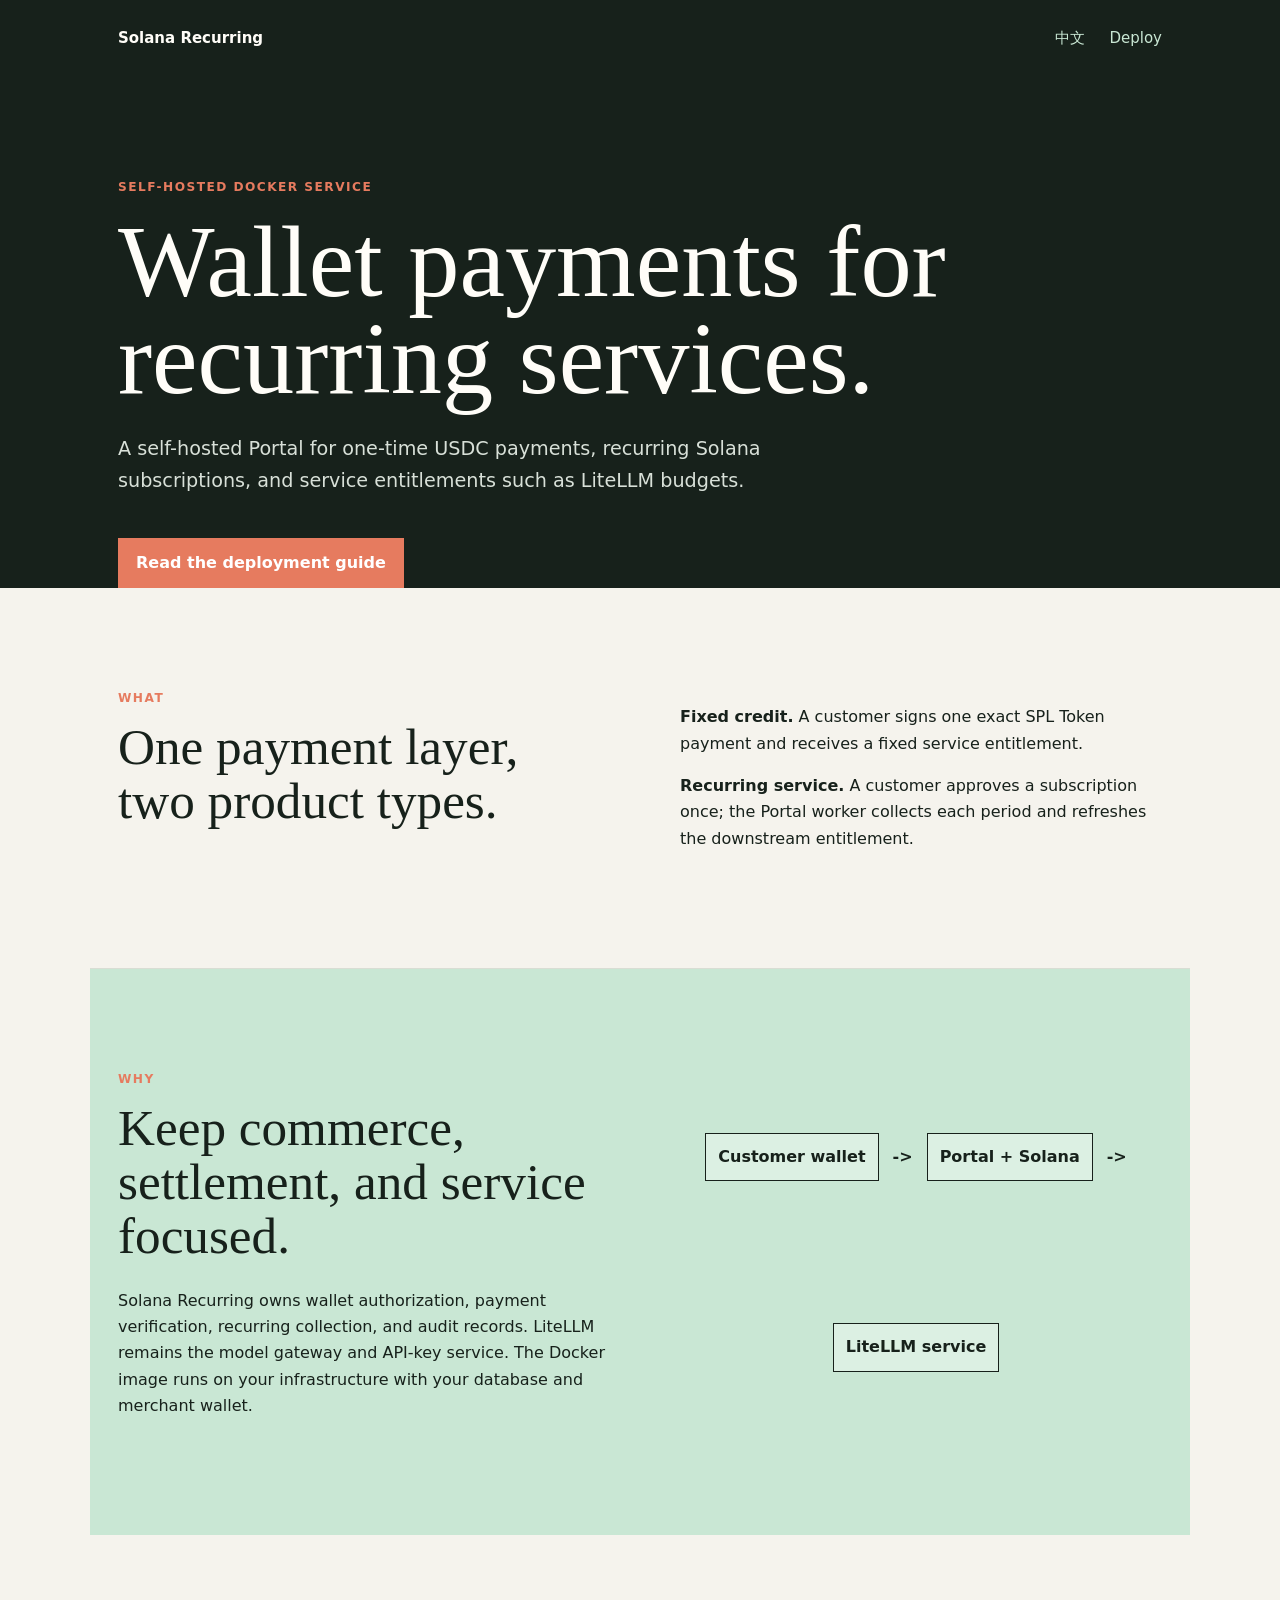
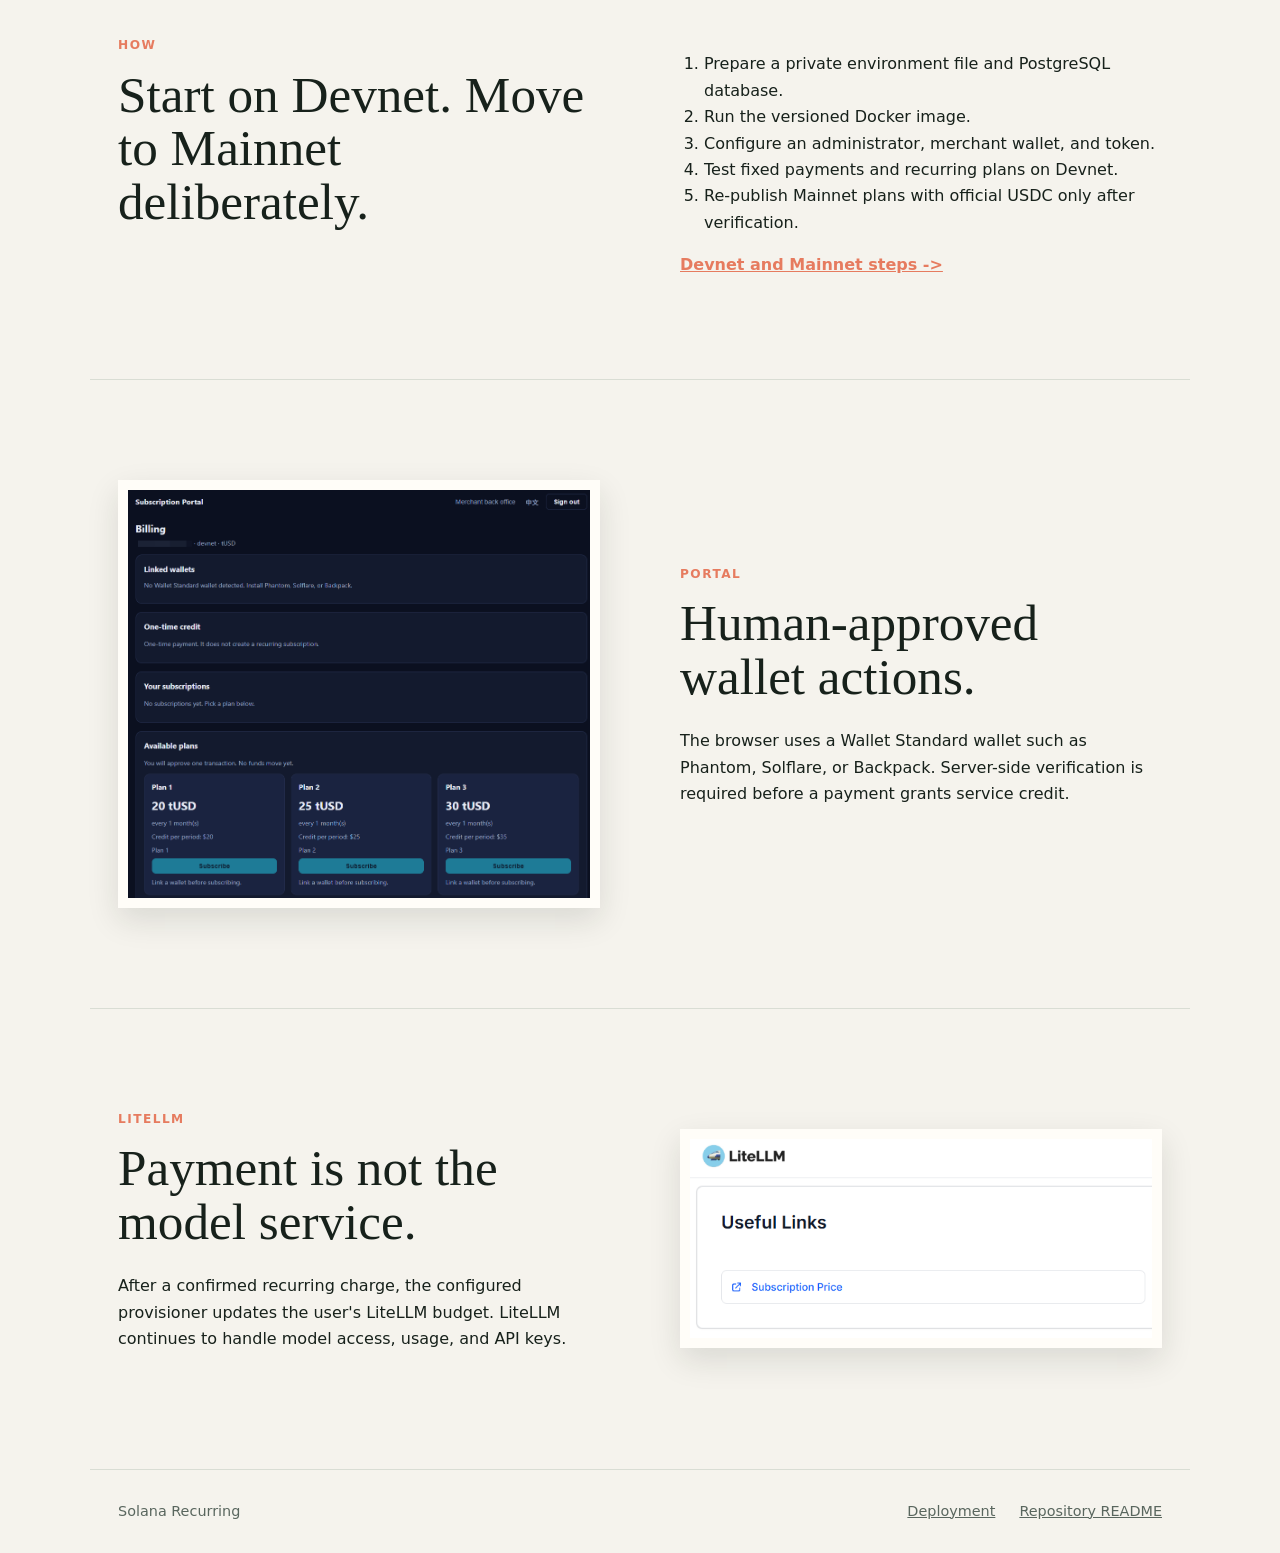
==== docs/index.html @ 9161ea9b "docs: add bilingual GitHub Pages deployment guide" ====
<!doctype html>
<html lang="en">
<head>
  <meta charset="utf-8">
  <meta name="viewport" content="width=device-width, initial-scale=1">
  <meta name="description" content="Solana Recurring Docker deployment guide for stablecoin payments, subscriptions, and LiteLLM service credits.">
  <title>Solana Recurring | What, Why, How</title>
  <link rel="stylesheet" href="style.css">
</head>
<body>
  <header class="hero">
    <nav><strong>Solana Recurring</strong><span><a href="index.zh-CN.html">中文</a><a href="deployment.html">Deploy</a></span></nav>
    <div class="hero-copy"><p class="eyebrow">SELF-HOSTED DOCKER SERVICE</p><h1>Wallet payments for recurring services.</h1><p class="lede">A self-hosted Portal for one-time USDC payments, recurring Solana subscriptions, and service entitlements such as LiteLLM budgets.</p><a class="button" href="deployment.html">Read the deployment guide</a></div>
  </header>
  <main>
    <section class="split"><div><p class="eyebrow">WHAT</p><h2>One payment layer, two product types.</h2></div><div><p><strong>Fixed credit.</strong> A customer signs one exact SPL Token payment and receives a fixed service entitlement.</p><p><strong>Recurring service.</strong> A customer approves a subscription once; the Portal worker collects each period and refreshes the downstream entitlement.</p></div></section>
    <section class="band"><div><p class="eyebrow">WHY</p><h2>Keep commerce, settlement, and service focused.</h2><p>Solana Recurring owns wallet authorization, payment verification, recurring collection, and audit records. LiteLLM remains the model gateway and API-key service. The Docker image runs on your infrastructure with your database and merchant wallet.</p></div><div class="diagram"><span>Customer wallet</span><b>-></b><span>Portal + Solana</span><b>-></b><span>LiteLLM service</span></div></section>
    <section class="split"><div><p class="eyebrow">HOW</p><h2>Start on Devnet. Move to Mainnet deliberately.</h2></div><div><ol><li>Prepare a private environment file and PostgreSQL database.</li><li>Run the versioned Docker image.</li><li>Configure an administrator, merchant wallet, and token.</li><li>Test fixed payments and recurring plans on Devnet.</li><li>Re-publish Mainnet plans with official USDC only after verification.</li></ol><a class="text-link" href="deployment.html">Devnet and Mainnet steps -></a></div></section>
    <section class="media"><img src="images/portal-plans.png" alt="Solana Recurring Portal subscription plans"><div><p class="eyebrow">PORTAL</p><h2>Human-approved wallet actions.</h2><p>The browser uses a Wallet Standard wallet such as Phantom, Solflare, or Backpack. Server-side verification is required before a payment grants service credit.</p></div></section>
    <section class="media reverse"><div><p class="eyebrow">LITELLM</p><h2>Payment is not the model service.</h2><p>After a confirmed recurring charge, the configured provisioner updates the user's LiteLLM budget. LiteLLM continues to handle model access, usage, and API keys.</p></div><img src="images/portal-price.png" alt="Portal price entry shown in a Model Hub useful links area"></section>
  </main>
  <footer><span>Solana Recurring</span><a href="deployment.html">Deployment</a><a href="../README.md">Repository README</a></footer>
</body>
</html>
---- docs/style.css ----
:root{--ink:#17211b;--muted:#59665e;--paper:#f5f3ed;--cream:#fffdf8;--mint:#c9e7d4;--coral:#e67b5f;--line:#d9ddd4;--serif:Georgia,'Times New Roman',serif;--sans:ui-sans-serif,system-ui,-apple-system,BlinkMacSystemFont,'Segoe UI',sans-serif}*{box-sizing:border-box}body{margin:0;background:var(--paper);color:var(--ink);font:16px/1.65 var(--sans)}a{color:inherit}nav,main,footer{max-width:1100px;margin:auto}nav{display:flex;justify-content:space-between;padding:26px 28px;font-size:15px}nav span,footer{display:flex;gap:24px}nav a{text-decoration:none;color:var(--mint)}.hero{background:var(--ink);color:var(--cream);min-height:570px}.hero-copy{max-width:1100px;margin:100px auto 0;padding:0 28px}.hero-copy h1{font:clamp(3rem,8vw,6.8rem)/.95 var(--serif);letter-spacing:0;max-width:850px;margin:16px 0 26px}.lede{font-size:1.2rem;max-width:650px;color:#d8e0d8}.eyebrow{color:var(--coral);font-size:.76rem;font-weight:800;letter-spacing:.12em;margin:0}.button{display:inline-block;background:var(--coral);color:#fff;text-decoration:none;padding:12px 18px;margin-top:22px;font-weight:700}.split,.media{display:grid;grid-template-columns:1fr 1fr;gap:80px;padding:100px 28px;border-bottom:1px solid var(--line)}h2{font:clamp(2rem,4vw,4rem)/1.05 var(--serif);letter-spacing:0;margin:12px 0 25px}p{max-width:650px}.band{background:var(--mint);padding:100px max(28px,calc((100% - 1044px)/2));display:grid;grid-template-columns:1fr 1fr;gap:60px}.diagram{display:flex;align-items:center;justify-content:center;gap:14px;flex-wrap:wrap;font-weight:700}.diagram span{border:1px solid var(--ink);padding:10px 12px;background:rgba(255,255,255,.35)}ol,ul{padding-left:24px}.text-link{font-weight:800;color:var(--coral)}.media{align-items:center}.media img{width:100%;display:block;border:10px solid var(--cream);box-shadow:0 12px 30px rgba(23,33,27,.12)}.reverse img{order:2}footer{padding:30px 28px;color:var(--muted);font-size:.9rem}footer span{margin-right:auto}@media(max-width:700px){.hero{min-height:620px}.split,.media,.band{grid-template-columns:1fr;gap:30px;padding-top:65px;padding-bottom:65px}.hero-copy{margin-top:80px}.reverse img{order:0}nav{padding-left:20px;padding-right:20px}footer{flex-wrap:wrap}}
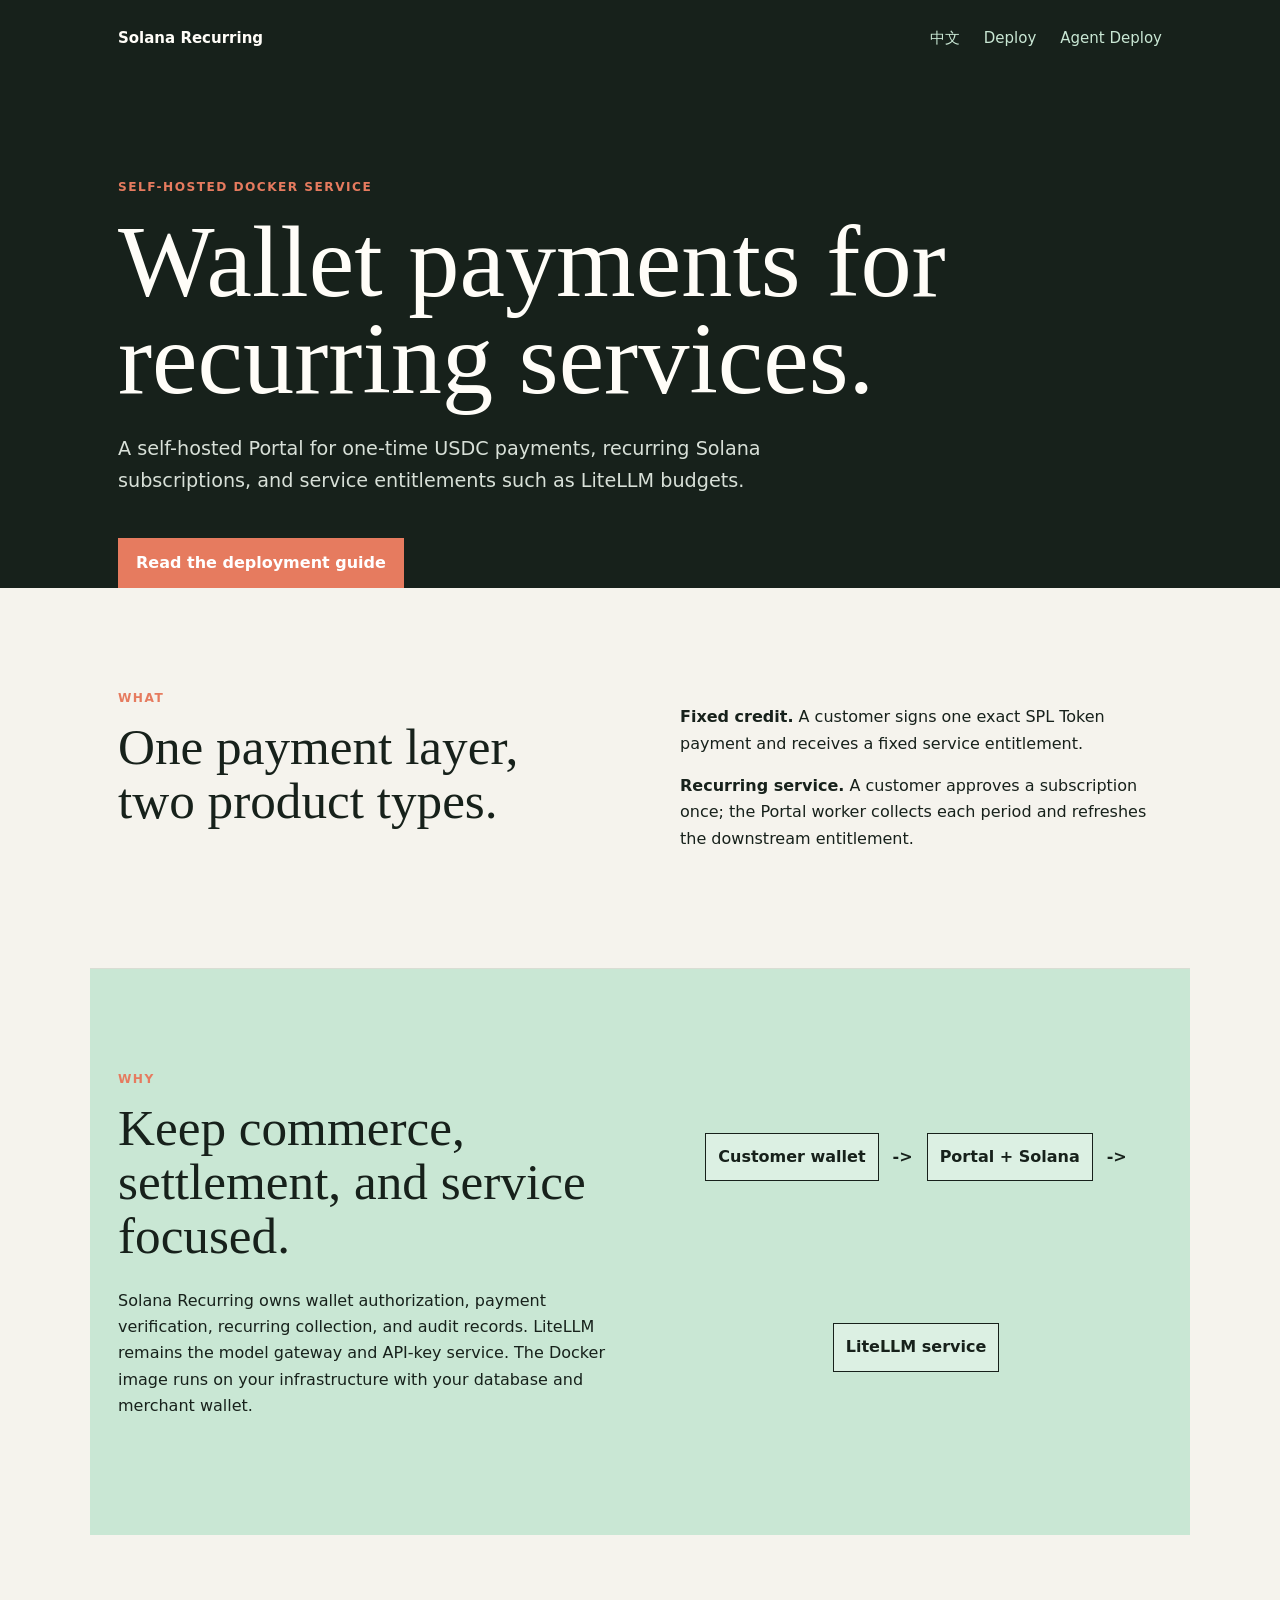
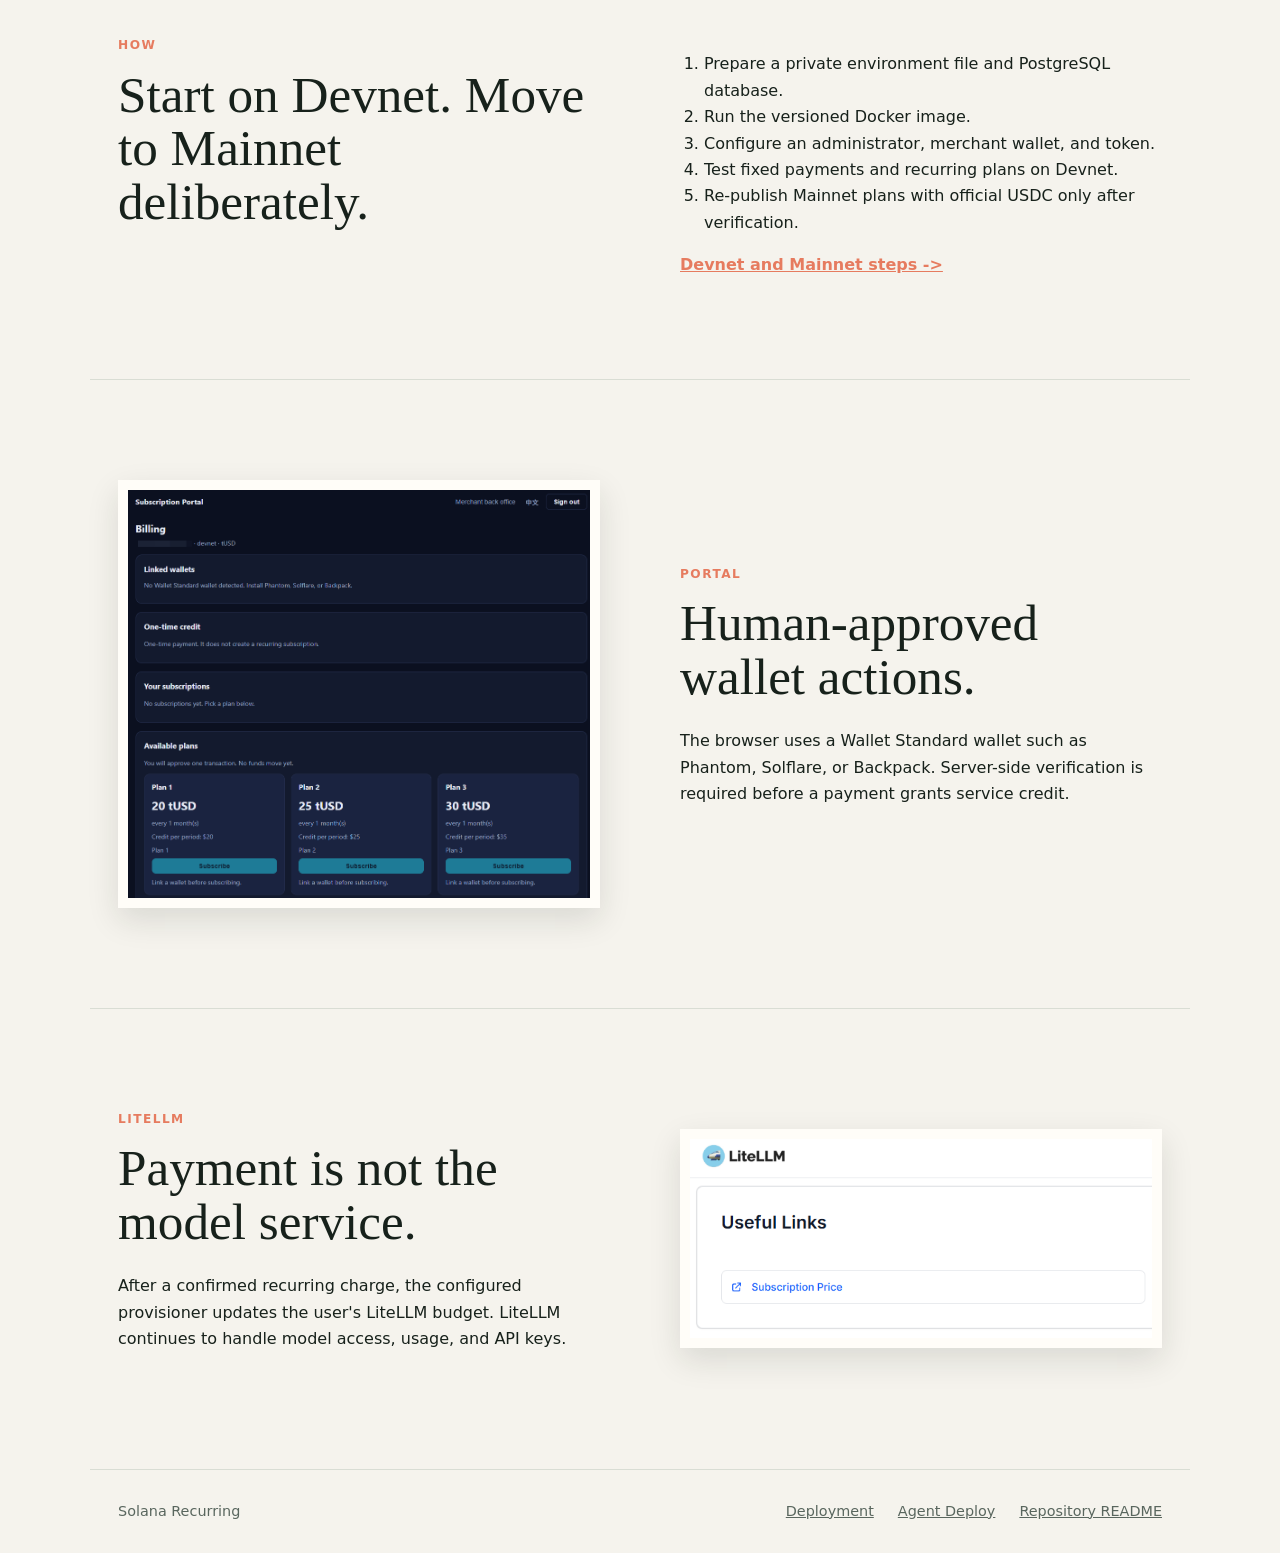
==== commit 5d7247fe: "docs: add Agent deployment skill" ====
--- a/docs/index.html
+++ b/docs/index.html
@@ -9,7 +9,7 @@
 </head>
 <body>
   <header class="hero">
-    <nav><strong>Solana Recurring</strong><span><a href="index.zh-CN.html">中文</a><a href="deployment.html">Deploy</a></span></nav>
+    <nav><strong>Solana Recurring</strong><span><a href="index.zh-CN.html">中文</a><a href="deployment.html">Deploy</a><a href="deployment-operator.html">Agent Deploy</a></span></nav>
     <div class="hero-copy"><p class="eyebrow">SELF-HOSTED DOCKER SERVICE</p><h1>Wallet payments for recurring services.</h1><p class="lede">A self-hosted Portal for one-time USDC payments, recurring Solana subscriptions, and service entitlements such as LiteLLM budgets.</p><a class="button" href="deployment.html">Read the deployment guide</a></div>
   </header>
   <main>
@@ -19,6 +19,6 @@
     <section class="media"><img src="images/portal-plans.png" alt="Solana Recurring Portal subscription plans"><div><p class="eyebrow">PORTAL</p><h2>Human-approved wallet actions.</h2><p>The browser uses a Wallet Standard wallet such as Phantom, Solflare, or Backpack. Server-side verification is required before a payment grants service credit.</p></div></section>
     <section class="media reverse"><div><p class="eyebrow">LITELLM</p><h2>Payment is not the model service.</h2><p>After a confirmed recurring charge, the configured provisioner updates the user's LiteLLM budget. LiteLLM continues to handle model access, usage, and API keys.</p></div><img src="images/portal-price.png" alt="Portal price entry shown in a Model Hub useful links area"></section>
   </main>
-  <footer><span>Solana Recurring</span><a href="deployment.html">Deployment</a><a href="../README.md">Repository README</a></footer>
+  <footer><span>Solana Recurring</span><a href="deployment.html">Deployment</a><a href="deployment-operator.html">Agent Deploy</a><a href="../README.md">Repository README</a></footer>
 </body>
 </html>
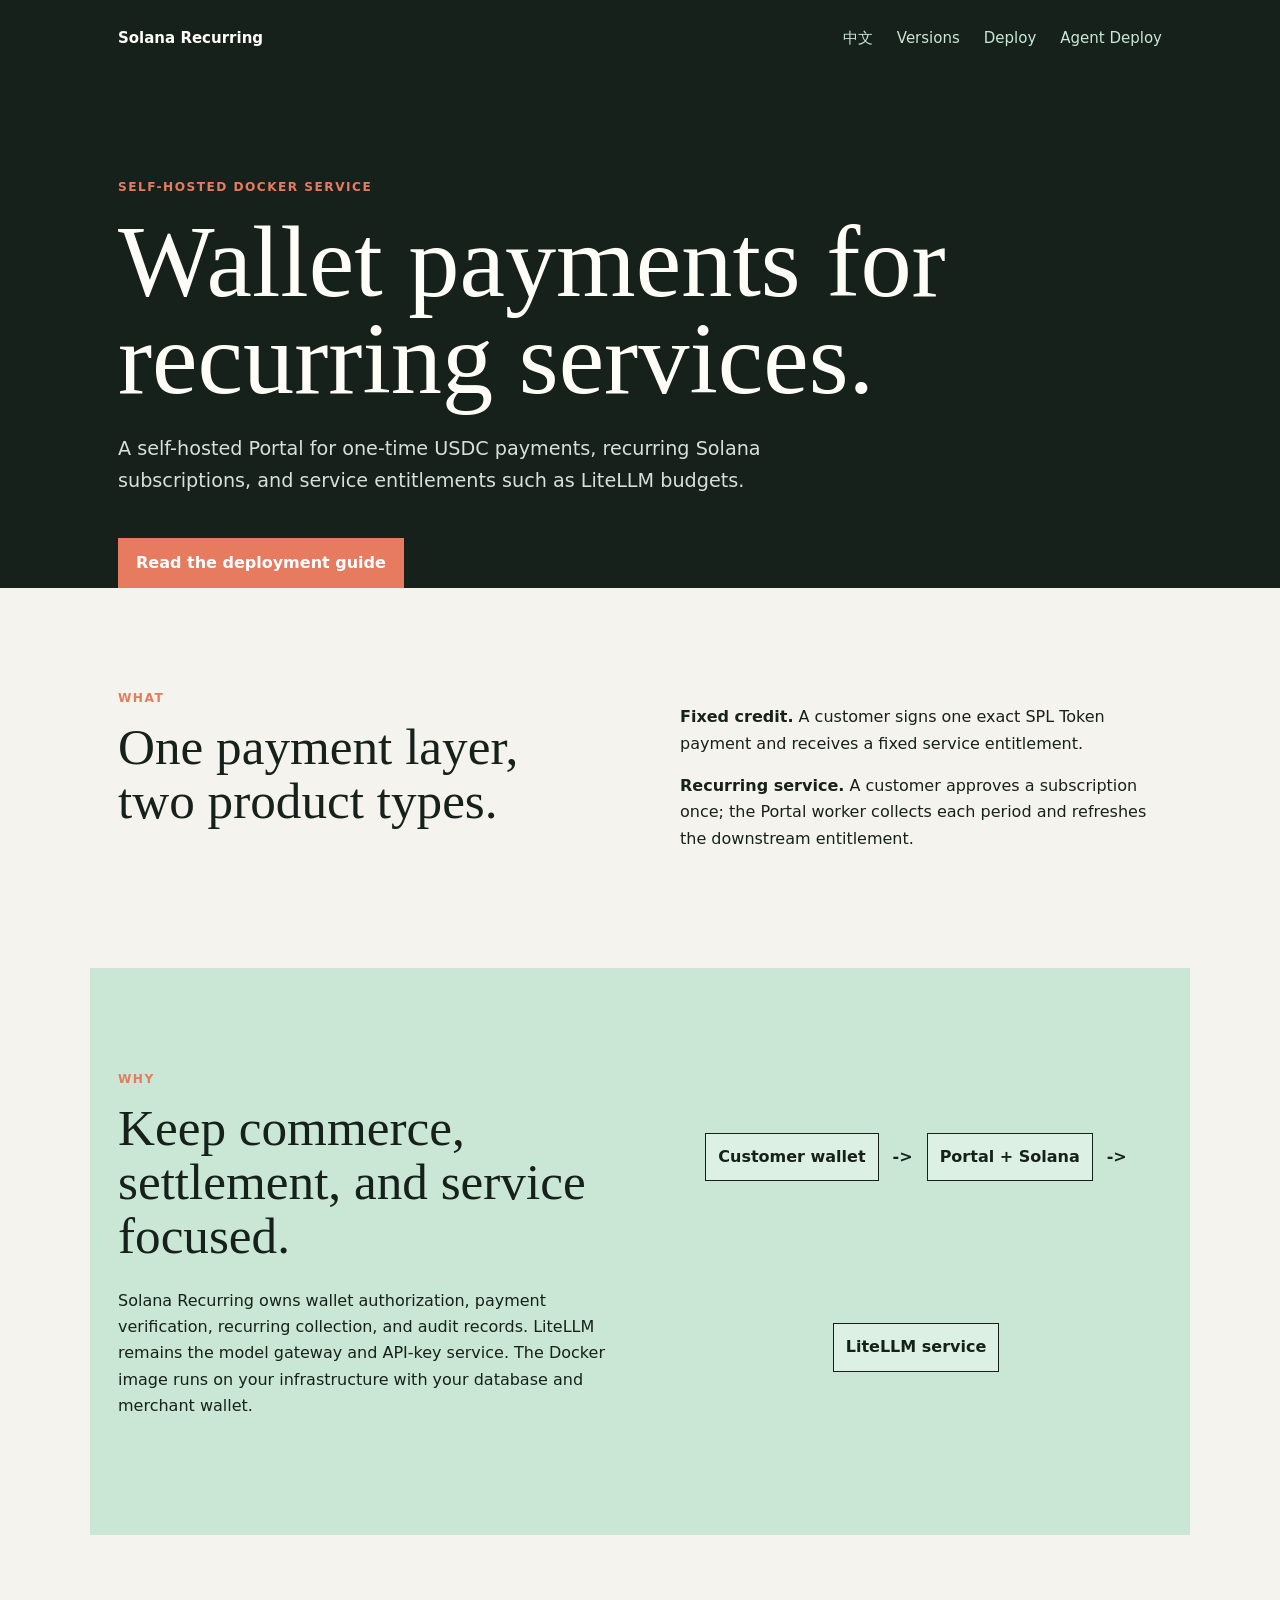
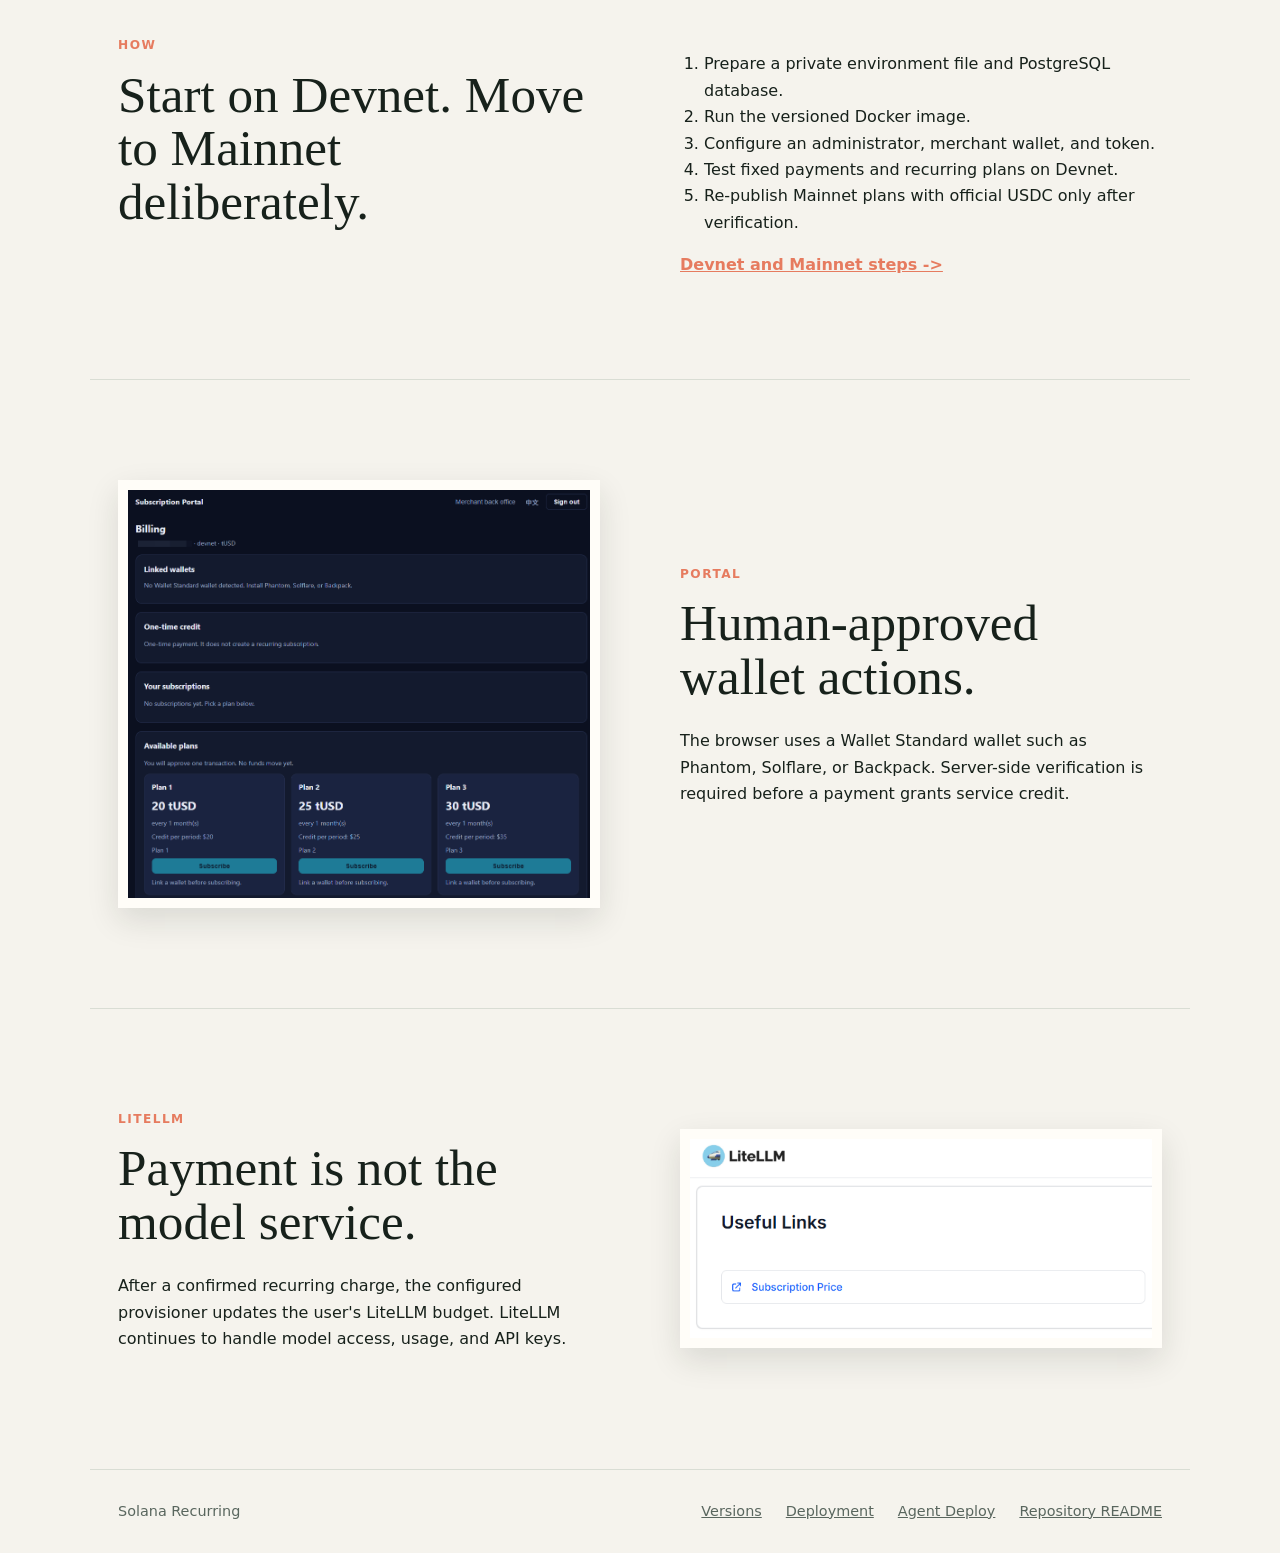
==== commit a6c04f0e: "docs: add deployment version guide" ====
--- a/docs/index.html
+++ b/docs/index.html
@@ -9,7 +9,7 @@
 </head>
 <body>
   <header class="hero">
-    <nav><strong>Solana Recurring</strong><span><a href="index.zh-CN.html">中文</a><a href="deployment.html">Deploy</a><a href="deployment-operator.html">Agent Deploy</a></span></nav>
+    <nav><strong>Solana Recurring</strong><span><a href="index.zh-CN.html">中文</a><a href="releases.html">Versions</a><a href="deployment.html">Deploy</a><a href="deployment-operator.html">Agent Deploy</a></span></nav>
     <div class="hero-copy"><p class="eyebrow">SELF-HOSTED DOCKER SERVICE</p><h1>Wallet payments for recurring services.</h1><p class="lede">A self-hosted Portal for one-time USDC payments, recurring Solana subscriptions, and service entitlements such as LiteLLM budgets.</p><a class="button" href="deployment.html">Read the deployment guide</a></div>
   </header>
   <main>
@@ -19,6 +19,6 @@
     <section class="media"><img src="images/portal-plans.png" alt="Solana Recurring Portal subscription plans"><div><p class="eyebrow">PORTAL</p><h2>Human-approved wallet actions.</h2><p>The browser uses a Wallet Standard wallet such as Phantom, Solflare, or Backpack. Server-side verification is required before a payment grants service credit.</p></div></section>
     <section class="media reverse"><div><p class="eyebrow">LITELLM</p><h2>Payment is not the model service.</h2><p>After a confirmed recurring charge, the configured provisioner updates the user's LiteLLM budget. LiteLLM continues to handle model access, usage, and API keys.</p></div><img src="images/portal-price.png" alt="Portal price entry shown in a Model Hub useful links area"></section>
   </main>
-  <footer><span>Solana Recurring</span><a href="deployment.html">Deployment</a><a href="deployment-operator.html">Agent Deploy</a><a href="../README.md">Repository README</a></footer>
+  <footer><span>Solana Recurring</span><a href="releases.html">Versions</a><a href="deployment.html">Deployment</a><a href="deployment-operator.html">Agent Deploy</a><a href="../README.md">Repository README</a></footer>
 </body>
 </html>
